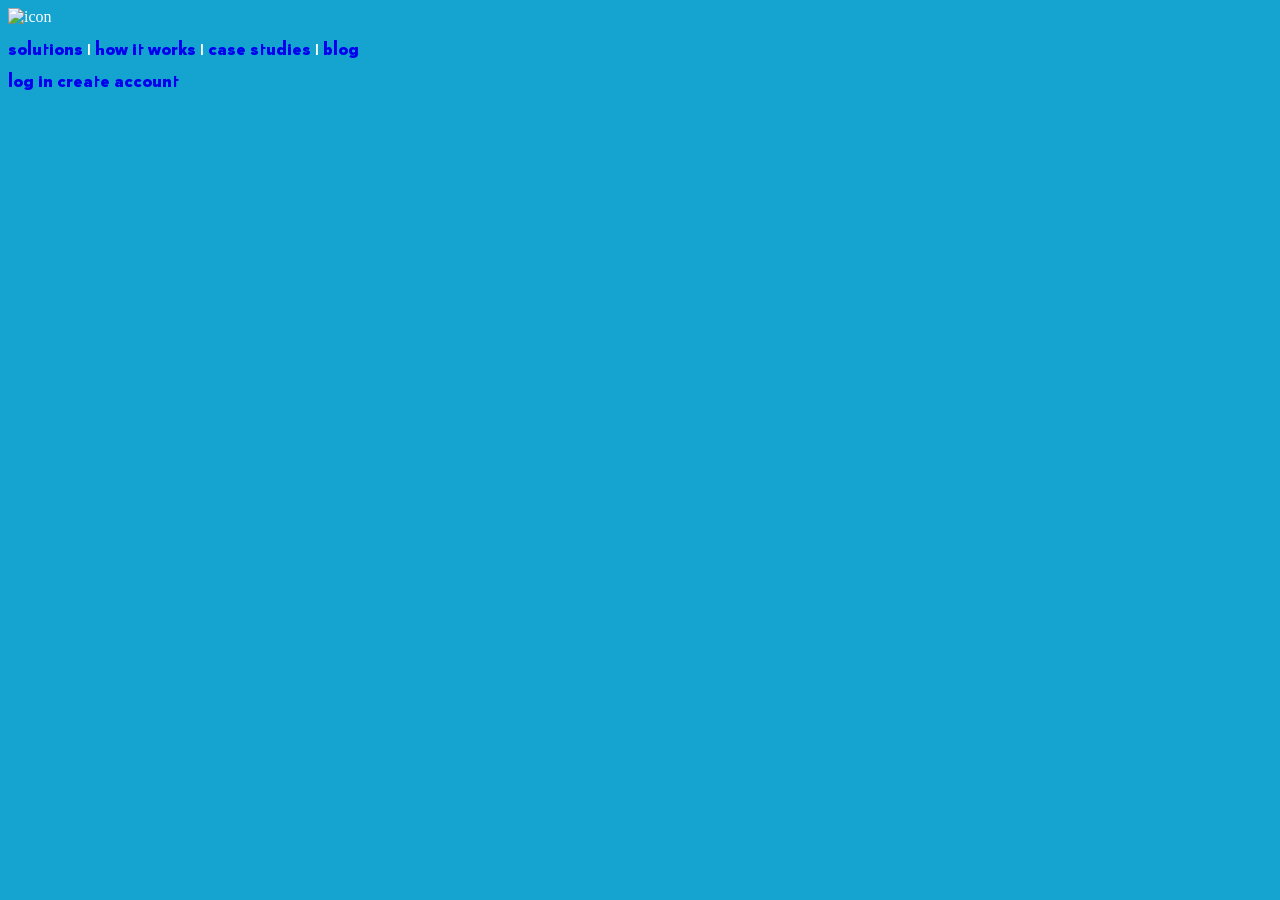
==== index.html @ 1963626b "correct directories" ====
<!DOCTYPE html>
<html>
    <head>
        <title>Тест</title>
        <meta name="description" content="Description of the page less than 150 characters">
        <meta charset="utf-8">
        <meta name="viewport" content="width=device-width, initial-scale=1">
        <link rel="stylesheet" href="./styles.css">
    </head>

    <body>
        <header>
            <div class="headercontainer">
                <img src="icon_smaller.png" alt="icon">
                <nav>
                    <p><a href="#">solutions</a> | <a href="#">how it works</a> 
                        | <a href="#">case studies</a> | <a href="#">blog</a></p>
                </nav>
                <nav class="headercontainer--yellow">
                    <p><a href="#">log in</a> <a href="#">create account</a></p>
                </nav>
            </div>
        </header>


        <!--<div class="mainpicture">

        </div> -->
    </body>
</html>
---- styles.css ----
/*.mainpicture{
    background-color: #15A4D0;
}*/

@font-face {
    font-family: 'ProximaNova';
    src: url(./Proxima\ Nova/proximanova_black.ttf);
}

body{
    background-color: #15A4D0;
}

p{
    font-family: 'ProximaNova';
}

a{
    text-decoration: none;
}

.headercontainer{
    color:white;
}

.headercontainer--yellow{
    color:yellow;
}
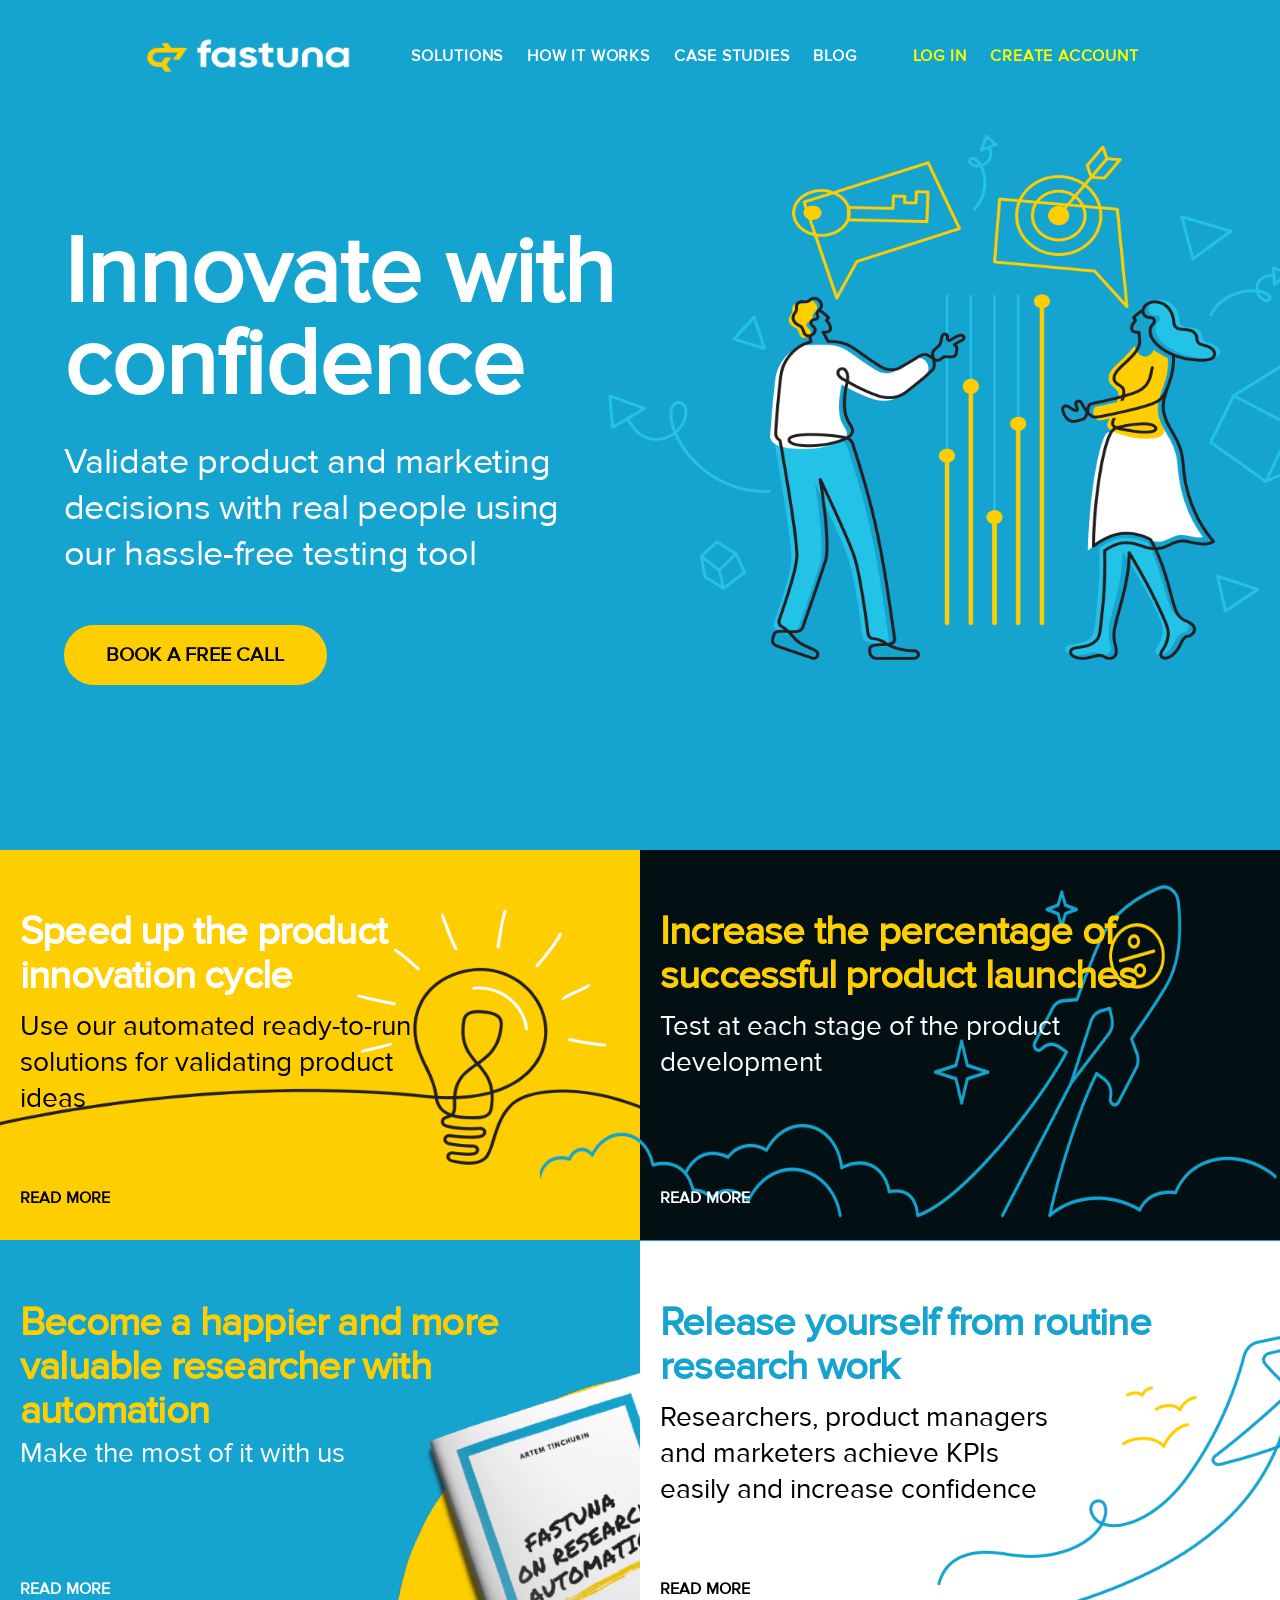
==== commit a5a61a96: "refactoring" ====
--- a/index.html
+++ b/index.html
@@ -1,30 +1,68 @@
 <!DOCTYPE html>
 <html>
     <head>
-        <title>Тест</title>
+        <title>Fastuna</title>
         <meta name="description" content="Description of the page less than 150 characters">
         <meta charset="utf-8">
         <meta name="viewport" content="width=device-width, initial-scale=1">
-        <link rel="stylesheet" href="./styles.css">
+        <link rel="stylesheet" href="./css/styles.css">
+        <link rel="icon" href="source/icon.png">
     </head>
 
     <body>
         <header>
-            <div class="headercontainer">
-                <img src="icon_smaller.png" alt="icon">
-                <nav>
-                    <p><a href="#">solutions</a> | <a href="#">how it works</a> 
-                        | <a href="#">case studies</a> | <a href="#">blog</a></p>
+            <div class="header__container">
+                <img src="./source/icon_smaller.png" alt="icon" id="logo">
+                <nav class="header__container--white">
+                    <p><a href="#">solutions</a></p>
+                    <p><a href="#">how it works</a></p>
+                    <p><a href="#">case studies</a></p>
+                    <p><a href="#">blog</a></p>
                 </nav>
-                <nav class="headercontainer--yellow">
-                    <p><a href="#">log in</a> <a href="#">create account</a></p>
+                <nav class="header__container--yellow">
+                    <p><a href="#">log in</a></p>
+                    <p><a href="#">create account</a></p>
                 </nav>
             </div>
         </header>
 
+        <!--как правильно именовать этот класс, если это не контейнер для конкретных тегов?-->
+        <div class="claim">
+            <img src="./source/main_picture.png" id="main-picture">
+            <p id="innovation">Innovate with confidence</p>
+            <p id="subinnovation">Validate product and marketing decisions with real people using our hassle-free testing tool</p>
+            
+            <!--в чём разница между value кнопки и текстом между тегами?
+                в чём разница между button и input?
+            -->
+            <button value="Book a free call" id="single-button"><p id="button__text">Book a free call</p></button>
+        </div>
 
-        <!--<div class="mainpicture">
-
-        </div> -->
+        <div class="advantages">
+            <div class="advantages__first">
+                <img src="./source/bulb.png" id="bulb">
+                <p class="advantages__title">Speed up the product innovation cycle</p>
+                <p class="advantages__description advantages__description--black">Use our automated ready-to-run solutions for validating product ideas</p>
+                <p class="advantages__read-more advantages__read-more--black"><a href="#">Read more</a></p>
+            </div>
+            <div class="advantages__second">
+                <img src="./source/rocket.png" id="rocket">
+                <p class="advantages__title advantages__title--yellow">Increase the percentage of successful product launches</p>
+                <p class="advantages__description">Test at each stage of the product development</p>
+                <p class="advantages__read-more"><a href="#">Read more</a></p>
+            </div>
+            <div class="advantages__third">
+                <img src="./source/brochure.png" id="brochure">
+                <p class="advantages__title advantages__title--yellow">Become a happier and more valuable researcher with automation</p>
+                <p class="advantages__description" id="advantages__third__description">Make the most of it with us</p>
+                <p class="advantages__read-more"><a href="#">Read more</a></p>
+            </div>
+            <div class="advantages__forth">
+                <img src="./source/kite2.png" id="kite">
+                <p class="advantages__title advantages__title--blue">Release yourself from routine research work</p>
+                <p class="advantages__description advantages__description--black">Researchers, product managers and marketers achieve KPIs easily and increase confidence </p>
+                <p class="advantages__read-more advantages__read-more--black"><a href="#">Read more</a></p>
+            </div>
+        </div>
     </body>
 </html>
--- a/css/styles.css
+++ b/css/styles.css
@@ -0,0 +1,325 @@
+@font-face {
+    font-family: 'ProximaNova';
+    src: url(/Proxima\ Nova/proximanova_regular.ttf);
+}
+
+@font-face {
+    font-family: 'ProximaNovaBold';
+    src: url(./Proxima\ Nova/proximanova_bold.ttf);
+}
+
+body{
+    background-color: #15A4D0;
+}
+
+p{
+    font-family: 'ProximaNova'; 
+    color:white;
+}
+
+a{
+    text-decoration: none;
+    color: inherit;
+}
+
+header{
+    display: flex;
+    flex-direction: column;
+    align-items: center;
+    padding: 30px 0px;
+    gap: 10px;
+    /*это влияет на расположение только изображения
+    absolute обозначает смещение относительно расположения контейнера
+    по умолчанию static, то есть все контейнеры находятся друг за другом без изменения расположения
+    почему тогда absolute делает всё красивее, а положение изображения мы не прописывали*/
+    position: absolute;
+    height: 100px;
+    /*почему это влияет на выравнивание по центру по горизонтали???
+      если не написать, то блок растягивается на всю ширину*/
+    left: 0px;
+    right: 0px;
+    top: 0px;
+}
+
+
+.header__container{
+    font-weight: 700;
+    font-size: 16px;
+    line-height: 20px;
+    letter-spacing: 0.05em;
+    text-transform: uppercase;
+
+    display: flex;
+    flex-direction: row;
+    justify-content: space-between;
+    align-items: center;
+    gap: 56px;
+}
+
+.header__container--white{
+    display: flex;
+    flex-direction: row;
+    align-items: flex-start;
+    gap: 24px;
+    order: 1;
+}
+
+/*можно ли использовать в коде !important?
+  не понимаю, почему цвет не жёлтый у элементов, раньше работало
+*/
+.header__container--yellow{
+    color:yellow !important;
+    display: flex;
+    flex-direction: row;
+    align-items: center;
+    gap: 24px;
+    order: 2;
+}
+
+/*а вот так цвет поменялся*/
+.header__container--yellow p{
+    color:yellow;
+}
+
+
+/*насколько оправданно использовать id, если мы его как и классы выше используем только один раз?
+  вообще насколько хорошей практикой считается использование id?*/
+#logo{
+    width: 213.5px;
+    height: 38.82px;
+    order: 0;
+}
+
+.claim{
+    /*почему мы использвуем в основном absolute?*/
+    position: absolute;
+    height: 750px;
+    /*зачем нам писать нули? какое значение по умолчанию?*/
+    left: 0px;
+    right: 0px;
+    top: 100px;
+}
+
+#main-picture{
+    position: absolute;
+    width: 797px;
+    height: 577px;
+    /*как обрезать картинку, чтобы не появлялась прокрутка вбок?*/
+    left: calc(50% - 797px/2 + 340px);
+    top: calc(50% - 577px/2 - 75px);
+}
+
+#innovation{
+    position: absolute;
+    width: 665px;
+    height: 184px;
+    left: calc(50% - 665px/2 - 244px);
+    top: calc(50% - 184px/2 - 250px);
+    font-weight: 800;
+    font-size: 94px;
+    line-height: 92px;
+    /* or 98% */
+    
+    letter-spacing: 0em;
+    font-weight: 1000;
+}
+
+#subinnovation{
+    position: absolute;
+    width: 533px;
+    height: 145px;
+    left: calc(50% - 533px/2 - 310px);
+    top: calc(50% - 145px/2);
+    font-weight: 400;
+    font-size: 36px;
+    line-height: 46px;
+    letter-spacing: -0.01em;
+}
+
+#single-button{
+    box-sizing: border-box;
+    display: flex;
+    flex-direction: row;
+    justify-content: center;
+    align-items: center;
+    padding: 20px 40px;
+    gap: 20px;
+
+    position: absolute;
+    width: 263px;
+    height: 60px;
+    left: calc(50% - 263px/2 - 445px);
+    top: calc(50% - 60px/2 + 180px);
+
+    background: #FFCE00;
+    border: #FFCE00;
+    border-radius: 56px;
+}
+
+#button__text{
+    font-weight: 1000;
+    font-size: 20px;
+    line-height: 20px;
+
+    text-align: center;
+    letter-spacing: 0.01em;
+    text-transform: uppercase;
+
+    color: #000000;
+}
+
+.advantages{
+    position: absolute;
+    height: 781px;
+    left: 0px;
+    right: 0px;
+    top: 850px;
+}
+
+.advantages__first{
+    position: absolute;
+    height: 390px;
+    width: 50%;
+    left: 0%;
+    right: 50%;
+    top: 0px;
+
+    background: #FFCE00;
+}
+
+.advantages__second{
+    position: absolute;
+    height: 390px;
+    width: 50%;
+    left: 50%;
+    right: 0%;
+    top: 0px;
+
+    background: #021014;
+}
+
+.advantages__third{
+    box-sizing: border-box;
+
+    position: absolute;
+    height: 390px;
+    width: 50%;
+    left: 0%;
+    right: 50%;
+    top: 391px;
+}
+
+.advantages__forth{
+    position: absolute;
+    height: 390px;
+    width: 50%;
+    left: 50%;
+    right: 0%;
+    top: 391px;
+
+    background: #FFFFFF;
+}
+
+
+.advantages__title{
+    position: absolute;
+    width: 500px;
+    left: 20px;
+    top: 20px;
+    font-weight: 800;
+    font-size: 40px;
+    line-height: 44px;
+    letter-spacing: -0.02em;
+}
+
+.advantages__title--blue{
+    color: #15A4D0;
+}
+
+.advantages__title--yellow
+{
+    color: #FFCE00;
+}
+
+.advantages__description{
+    position: absolute;
+    width: 415px;
+    height: 108px;
+    left: 20px;
+    top: 130px;
+
+    font-weight: 400;
+    font-size: 28px;
+    line-height: 36px;
+}
+
+.advantages__description--black{
+    color: #000000;
+}
+
+#advantages__third__description{
+    top:166px;
+}
+
+.advantages__read-more{
+    display: flex;
+    flex-direction: row;
+    align-items: center;
+    padding: 0px;
+    gap: 8px;
+
+    position: absolute;
+    width: 107px;
+    height: 20px;
+    left: 20px;
+    bottom: 16px;
+
+    font-style: normal;
+    font-weight: 600;
+    font-size: 16px;
+    line-height: 16px;
+
+    letter-spacing: 0.01em;
+    text-transform: uppercase;
+}
+
+.advantages__read-more--black{
+    color: #000000;
+}
+
+/*как сохранять изображения так, чтобы они все были одного размера хотя бы тт*/
+
+#bulb{
+    position: absolute;
+    width: 800px;
+    height: 430px;
+    right: -27.43px;
+    top: calc(50% - 245.92px/2 + 12);
+
+    transform: rotate(0.5deg);
+}
+
+#rocket{
+    position: absolute;
+    width: 746px;
+    height: 400px;
+    right: 0px;
+    top: calc(50% - 245.92px/2 - 50px);
+}
+
+#brochure{
+    position: absolute;
+    left: 350px;
+    top: 38px;
+    height: 90%;
+}
+
+#kite{
+    position: absolute;
+    left: 5%;
+    top: 13%;
+    bottom: auto;
+    height: 85%;
+    transform: rotate(-1.18deg);
+}
+
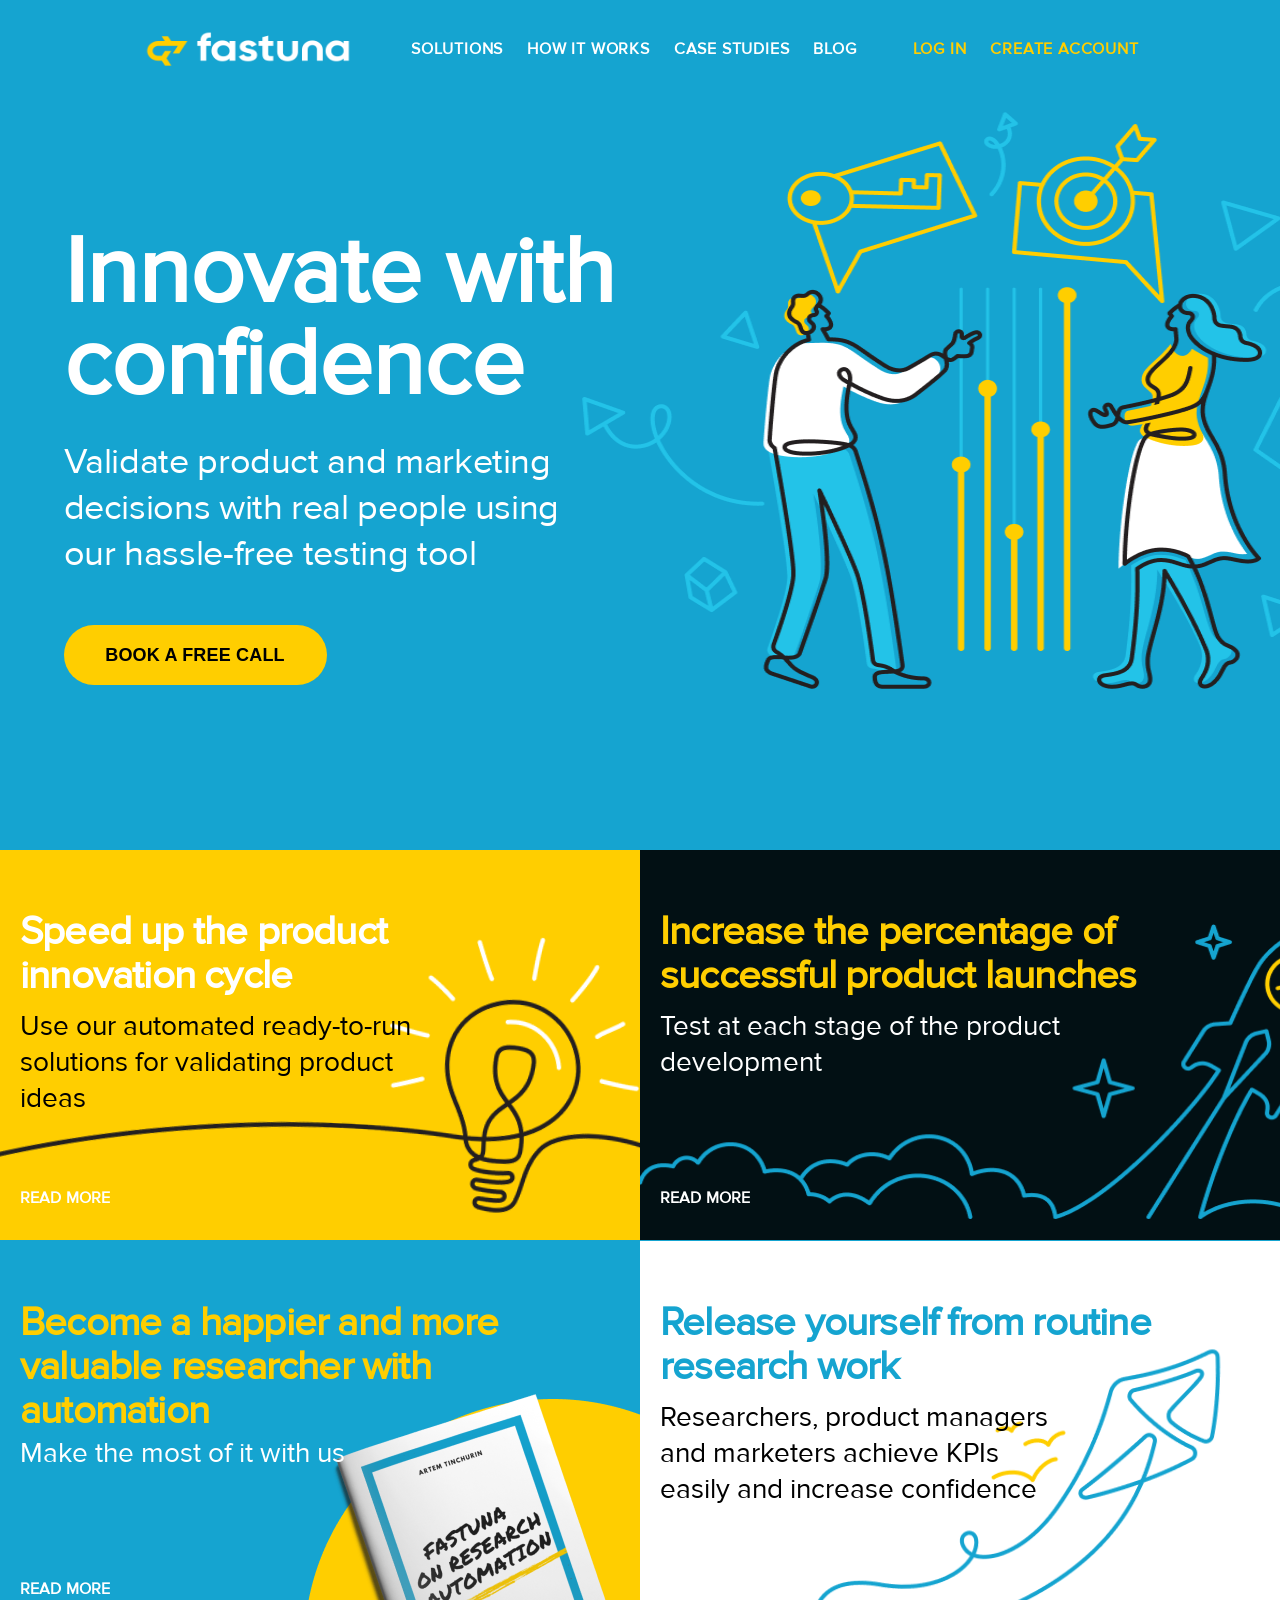
==== commit f2806268: "Refactoring" ====
--- a/index.html
+++ b/index.html
@@ -10,32 +10,27 @@
     </head>
 
     <body>
-        <header>
+        <header class="header">
             <div class="header__container">
                 <img src="./source/icon_smaller.png" alt="icon" id="logo">
-                <nav class="header__container--white">
-                    <p><a href="#">solutions</a></p>
-                    <p><a href="#">how it works</a></p>
-                    <p><a href="#">case studies</a></p>
-                    <p><a href="#">blog</a></p>
+                <nav class="header__container--navigation">
+                    <a href="#">solutions</a>
+                    <a href="#">how it works</a>
+                    <a href="#">case studies</a>
+                    <a href="#">blog</a>
                 </nav>
-                <nav class="header__container--yellow">
-                    <p><a href="#">log in</a></p>
-                    <p><a href="#">create account</a></p>
+                <nav class="header__container--auth">
+                    <a href="#" class="header__container--auth--yellow">log in</a>
+                    <a href="#" class="header__container--auth--yellow">create account</a>
                 </nav>
             </div>
         </header>
 
-        <!--как правильно именовать этот класс, если это не контейнер для конкретных тегов?-->
         <div class="claim">
-            <img src="./source/main_picture.png" id="main-picture">
+            <img src="./source/main-picture.png" id="main-picture">
             <p id="innovation">Innovate with confidence</p>
             <p id="subinnovation">Validate product and marketing decisions with real people using our hassle-free testing tool</p>
-            
-            <!--в чём разница между value кнопки и текстом между тегами?
-                в чём разница между button и input?
-            -->
-            <button value="Book a free call" id="single-button"><p id="button__text">Book a free call</p></button>
+            <button id="single-button">Book a free call</button>
         </div>
 
         <div class="advantages">
@@ -52,13 +47,14 @@
                 <p class="advantages__read-more"><a href="#">Read more</a></p>
             </div>
             <div class="advantages__third">
+                <img src="./source/ellipse.png" id="ellipse">
                 <img src="./source/brochure.png" id="brochure">
                 <p class="advantages__title advantages__title--yellow">Become a happier and more valuable researcher with automation</p>
                 <p class="advantages__description" id="advantages__third__description">Make the most of it with us</p>
                 <p class="advantages__read-more"><a href="#">Read more</a></p>
             </div>
             <div class="advantages__forth">
-                <img src="./source/kite2.png" id="kite">
+                <img src="./source/kite.png" id="kite">
                 <p class="advantages__title advantages__title--blue">Release yourself from routine research work</p>
                 <p class="advantages__description advantages__description--black">Researchers, product managers and marketers achieve KPIs easily and increase confidence </p>
                 <p class="advantages__read-more advantages__read-more--black"><a href="#">Read more</a></p>
--- a/css/styles.css
+++ b/css/styles.css
@@ -1,28 +1,20 @@
 @font-face {
     font-family: 'ProximaNova';
-    src: url(/Proxima\ Nova/proximanova_regular.ttf);
-}
-
-@font-face {
-    font-family: 'ProximaNovaBold';
-    src: url(./Proxima\ Nova/proximanova_bold.ttf);
+    src: url(../Proxima\ Nova/proximanova_regular.ttf);
 }
 
 body{
     background-color: #15A4D0;
 }
 
-p{
+p, a{
     font-family: 'ProximaNova'; 
-    color:white;
-}
-
-a{
+    color:white; 
     text-decoration: none;
-    color: inherit;
-}
-
-header{
+}
+
+
+.header{
     display: flex;
     flex-direction: column;
     align-items: center;
@@ -41,7 +33,6 @@
     top: 0px;
 }
 
-
 .header__container{
     font-weight: 700;
     font-size: 16px;
@@ -56,7 +47,7 @@
     gap: 56px;
 }
 
-.header__container--white{
+.header__container--navigation{
     display: flex;
     flex-direction: row;
     align-items: flex-start;
@@ -64,11 +55,9 @@
     order: 1;
 }
 
-/*можно ли использовать в коде !important?
-  не понимаю, почему цвет не жёлтый у элементов, раньше работало
+/*не понимаю, почему цвет не жёлтый у элементов, раньше работало
 */
-.header__container--yellow{
-    color:yellow !important;
+.header__container--auth{
     display: flex;
     flex-direction: row;
     align-items: center;
@@ -76,14 +65,10 @@
     order: 2;
 }
 
-/*а вот так цвет поменялся*/
-.header__container--yellow p{
-    color:yellow;
-}
-
-
-/*насколько оправданно использовать id, если мы его как и классы выше используем только один раз?
-  вообще насколько хорошей практикой считается использование id?*/
+.header__container--auth--yellow{
+    color:#FFCE00;
+}
+
 #logo{
     width: 213.5px;
     height: 38.82px;
@@ -91,10 +76,8 @@
 }
 
 .claim{
-    /*почему мы использвуем в основном absolute?*/
     position: absolute;
     height: 750px;
-    /*зачем нам писать нули? какое значение по умолчанию?*/
     left: 0px;
     right: 0px;
     top: 100px;
@@ -104,7 +87,6 @@
     position: absolute;
     width: 797px;
     height: 577px;
-    /*как обрезать картинку, чтобы не появлялась прокрутка вбок?*/
     left: calc(50% - 797px/2 + 340px);
     top: calc(50% - 577px/2 - 75px);
 }
@@ -154,11 +136,8 @@
     background: #FFCE00;
     border: #FFCE00;
     border-radius: 56px;
-}
-
-#button__text{
-    font-weight: 1000;
-    font-size: 20px;
+    font-weight: 700;
+    font-size: 18px;
     line-height: 20px;
 
     text-align: center;
@@ -287,39 +266,49 @@
     color: #000000;
 }
 
-/*как сохранять изображения так, чтобы они все были одного размера хотя бы тт*/
-
 #bulb{
     position: absolute;
-    width: 800px;
-    height: 430px;
+    width: 761px;
+    height: 345.92px;
     right: -27.43px;
-    top: calc(50% - 245.92px/2 + 12);
-
-    transform: rotate(0.5deg);
+    top: calc(45% - 245.92px/2);
+
+    transform: rotate(2.86deg);
 }
 
 #rocket{
     position: absolute;
-    width: 746px;
-    height: 400px;
-    right: 0px;
-    top: calc(50% - 245.92px/2 - 50px);
+    width: 740px;
+    height: 300px;
+    top: calc(50% - 296px/2 + 22px);
 }
 
 #brochure{
     position: absolute;
-    left: 350px;
-    top: 38px;
-    height: 90%;
+    right: 0px;
+    bottom: 0px;
+}
+
+#ellipse{
+    position: absolute;
+    right: 0px;
+    bottom: 0px;
 }
 
 #kite{
     position: absolute;
-    left: 5%;
-    top: 13%;
-    bottom: auto;
-    height: 85%;
+    right: 50px;
+    bottom: 6px;
     transform: rotate(-1.18deg);
 }
 
+/* Вопросы
+1. Почему position чаще всего используется именно absolute? Это для флексбоксов актуально?
+2. Можно ли использовать !important в коде?
+3. Если мы обращаемся к классу только один раз, то лучше использовать именно класс, потому что наследование, или id потому что единственное использование?
+4. Почему свойство color к тексту в nav не применяется?
+5. Как в css записывать классы и id? По порядку html или сначала классы, а потом id?
+6. Как можно обрезать картинку через css вместо
+7. Куда писать @media? После класса, который нужно изменить?
+*/
+
